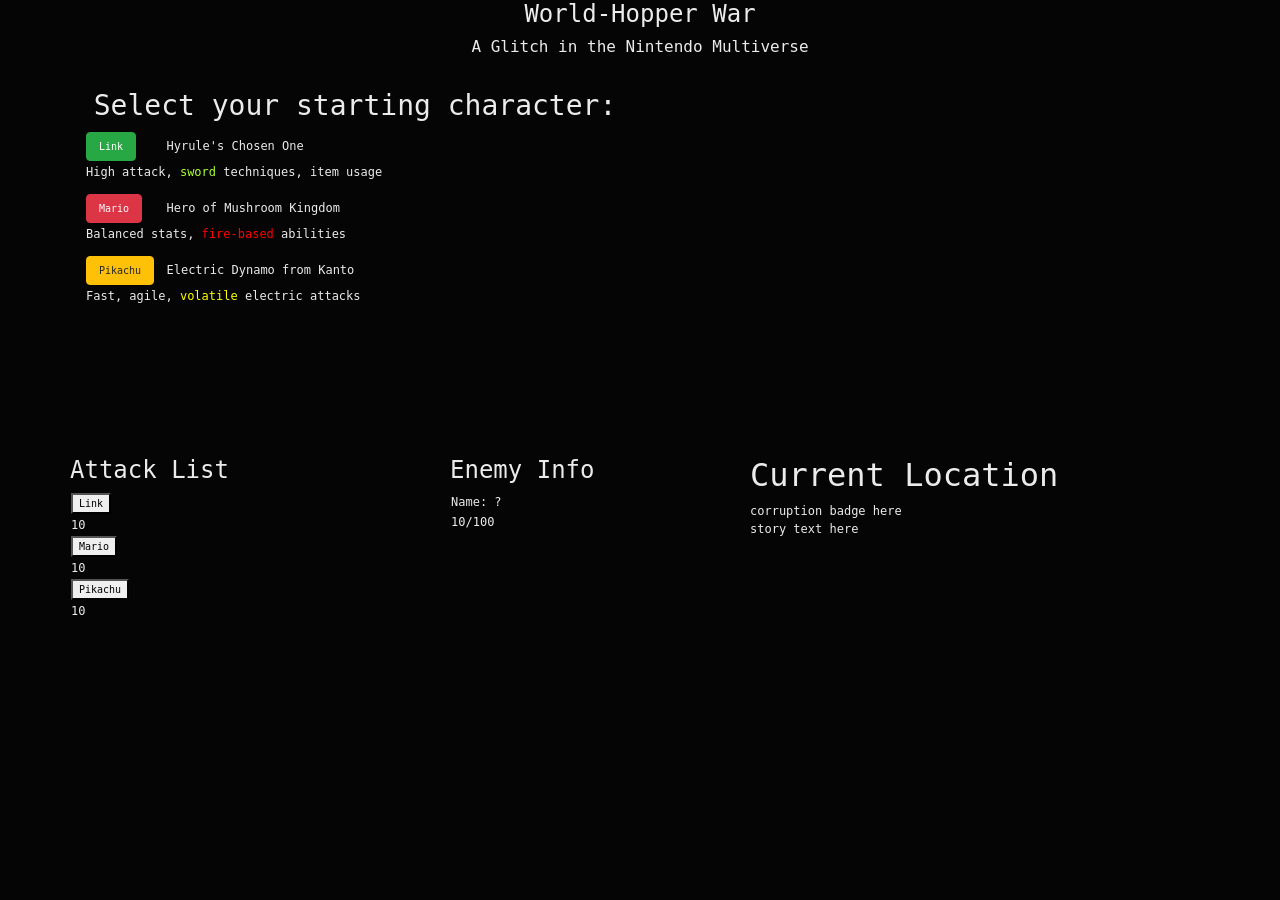
==== index.html @ ee6bd920 "initial commit" ====
<!doctype html>
<html lang="en">
	<head>
		<!-- Optional JavaScript -->
		<!-- jQuery first, then Popper.js, then Bootstrap JS -->
		<script src="https://code.jquery.com/jquery-3.3.1.slim.min.js" integrity="sha384-q8i/X+965DzO0rT7abK41JStQIAqVgRVzpbzo5smXKp4YfRvH+8abtTE1Pi6jizo" crossorigin="anonymous"></script>
		<script src="https://cdn.jsdelivr.net/npm/popper.js@1.14.7/dist/umd/popper.min.js" integrity="sha384-UO2eT0CpHqdSJQ6hJty5KVphtPhzWj9WO1clHTMGa3JDZwrnQq4sF86dIHNDz0W1" crossorigin="anonymous"></script>
		<script src="https://cdn.jsdelivr.net/npm/bootstrap@4.3.1/dist/js/bootstrap.min.js" integrity="sha384-JjSmVgyd0p3pXB1rRibZUAYoIIy6OrQ6VrjIEaFf/nJGzIxFDsf4x0xIM+B07jRM" crossorigin="anonymous"></script>
		<title>World-Hopper War</title>

		<!-- Required meta tags -->
		<meta charset="utf-8">
		<meta name="viewport" content="width=device-width, initial-scale=1, shrink-to-fit=no">
	
		<!-- Bootstrap CSS -->
		<link rel="stylesheet" href="https://cdn.jsdelivr.net/npm/bootstrap@4.3.1/dist/css/bootstrap.min.css" integrity="sha384-ggOyR0iXCbMQv3Xipma34MD+dH/1fQ784/j6cY/iJTQUOhcWr7x9JvoRxT2MZw1T" crossorigin="anonymous">
		<!-- Stylesheet for CSS -->
		<link rel="stylesheet" type="text/css" href="css/interface.css" />
	</head>

	<body>
		<div class="container"> 
			<!-- Main Information Area -->
			<!-- Top Row -->
			<div class="row text-center">
				<div class="col-sm-12">
					<h4>World-Hopper War</h4>
					<h6>A Glitch in the Nintendo Multiverse</h6>
					<hr />
				</div>
			</div>

			<!-- Start of Menu Bar Row -->
			 <!-- <div class="row text-center">
				<div hidden id="tabBar" class="w3-bar w3-black">
					<button class="w3-bar-item w3-button" onclick="openPage('Party Info')">Party Info</button>
					<button class="w3-bar-item w3-button" onclick="openPage('Region Info')">Region Info</button>
					<button class="w3-bar-item w3-button" onclick="openPage('Quest Log')">Quest Log</button>
				</div>
			</div>
			<div hidden class="row text-center" id="openedPage">
				<div id="Party Info" class="page">
					<h2>Party Info</h2>
					<p>List party info here.</p>
				</div>

				<div id="Region Info" class="page" style="display:none">
					<h2>Region Info</h2>
					<p>Paris is the capital of France.</p>
				</div>
				<div id="Quest Log" class="page" style="display:none">
					<h2>Quest Log</h2>
					<p>Tokyo is the capital of Japan.</p>
				</div>
			</div> -->
			<!-- End of Menu Bar -->

			<!-- Select Starting Character Section -->
			<div class="row text-center" id="characterSelectHeader">
				<div class="col-sm-6">
					<h3>Select your starting character:</h3>
				</div>
			</div>
			<div class="row" id="characterSelectButtons">
				<div class="col-sm-12">
					<table>
						<tr>
							<td><button type="button" class="btn btn-success btn-partyLeaderSelect" onclick="selectPartyLeader('1')">Link</button></td>
							<td>Hyrule's Chosen One</td>
						</tr>
						<tr>
							<td class="spaceUnder" colspan="2">High attack, <span class="greenText">sword</span> techniques, item usage</td>
						</tr>
						<tr>
							<td><button type="button" class="btn btn-danger btn-partyLeaderSelect"  onclick="selectPartyLeader('2')">Mario</button></td>
							<td>Hero of Mushroom Kingdom</td>
						</tr>
						<tr>
							<td class="spaceUnder" colspan="2">Balanced stats, <span class="redText">fire-based</span> abilities</td>
						</tr>
						<tr>
							<td><button type="button" class="btn btn-warning btn-partyLeaderSelect" onclick="selectPartyLeader('3')">Pikachu</button></td>
							<td>Electric Dynamo from Kanto</td>
						</tr>
						<tr>
							<td colspan="2">Fast, agile, <span class="yellowText">volatile</span> electric attacks</td>
						</tr>
					</table>
				</div>
			</div>
			<!-- End of Select Starting Character Section -->
			
			<div class="row row-height">
				<!-- Character Name and Vitals Section -->
				 <div class="col-sm-3">
					<table hidden id="characterInfo">
						<tr>
							<td id="activeCharacter">a</td>
						</tr>
						<tr>
							<td>HP: <span id="characterCurrentHP">18</span>/<span id="characterMaxHP">52</span></td>
						</tr>
						<tr>
							<td>MP: <span id="characterCurrentMP">12</span>/<span id="characterMaxMP">12</span></td>
						</tr>
						<tr>
							<td>Region: <span id="currentRegion">Hyrule</span></td>
						</tr>
						<tr>
							<td>Distortion Level: <span id="currentRegionDistortionLevel">68</span>%</td>
						</tr>
						<tr>
							<td>Corruption Detected: <span id="currentRegionCorruptionDetected">Yes</span></td>
						</tr>
					</table>
					<hr />
				 </div>
				 <!-- Action Buttons -->
				 <div class="col-sm-2">
					<table hidden id="actionButtons">
						<tr>
							<td><button id="btnContinue" type="button" class="actionBtns btn btn-light" disabled onclick="startTimer()">Continue</button></td>
						</tr>
						<tr>
							<td><button id="btnFight" type="button" class="actionBtns btn btn-danger" disabled onclick="fightEnemy()">Fight</button></td>
						</tr>
						<tr>
							<td><button id="btnFlee" type="button" class="actionBtns btn btn-info" disabled onclick="fleeEnemy()">Flee</button></td>
						</tr>
						<tr>
							<td><button id="btnExplore" type="button" class="actionBtns btn btn-success" disabled onclick="startTimer()">Explore</button></td>
						</tr>
					</table>
					<hr />
				 </div>
				<!-- gameText Section -->
				<div class="col-sm scrollable">
					<p id="gameText"></p>
				</div>
			</div>
			<!-- Bottom Row -->
			<div class="row row-height">
				<!-- First Column -->
				<div id="battleTab" class="col-sm-4">
					<div class="row text-center">
						<h4>Attack List</h4>
					</div>
					<div class="row">
						<table>
							<tr>
								<td><button class="attackMoveBtns" id="attackZero" onclick="performAttack(0)">Link</button></td>
							</tr>
							<tr>
								<td><span id="attackZeroDescription">10</span></tr>
							</tr>
							<tr>
								<td><button class="attackMoveBtns" id="attackOne" onclick="performAttack(1)">Mario</button></td>
							</tr>
							<tr>
								<td><span id="attackOneDescription">10</span></tr>
							</tr>
							<tr>
								<td><button class="attackMoveBtns" id="attackTwo" onclick="performAttack(2)">Pikachu</button></td>
							</tr>
							<tr>
								<td><span id="attackTwoDescription">10</span></tr>
							</tr>
						</table>
					</div>
				</div>

				<!-- Second Column -->
				<div class="col-sm-3">
					<div class="row text-center">
						<h4>Enemy Info</h4>
					</div>
					<div class="row">
						<table>
							<tr>
								<td>Name: <span id="enemyName">?</span></td>
							</tr>
							<tr>
								<td><span id="enemyCurrentHP">10</span>/<span id="enemyMaxHP">100</span></tr>
							</tr>
						</table>
					</div>
				</div>

				<!-- Third Column -->
				<div class="col-sm-5">
					<div class="game-container">
						<div class="story-context">
							<div class="location-header">
								<h2 class="current-location">Current Location</h2>
								<span class="corruption-badge">corruption badge here</span>
							</div>
							<div class="story-text">story text here</div>
						</div>
						
						<div class="choices-container">
							<!-- Buttons will be dynamically generated here -->
						</div>
					</div>
				</div>

				<!-- Fourth Column -->
				<!-- <div class="col-sm">
					<h4 id="empire3Name">Column 4</h4>
				</div>
				<div class="row">
					
				</div> -->
			</div>
		</div>

		<body onload="gameStart()"></body>

		<script type="text/javascript" src="js/achievements.js"></script>
		<script type="text/javascript" src="js/region.js"></script>
		<script type="text/javascript" src="js/attacks.js"></script>
		<script type="text/javascript" src="js/person.js"></script>
		<script type="text/javascript" src="js/party.js"></script>
		<script type="text/javascript" src="js/world.js"></script>
		<script type="text/javascript" src="js/characterCreator.js"></script>
		<script type="text/javascript" src="js/battle.js"></script>
		<script type="text/javascript" src="js/main.js"></script>
	</body>
</html>
---- css/interface.css ----
body {
    background-color: #050505;
    color: rgb(235, 235, 235);
    font-size: small;
    font-weight: 200px;
    font-family: monospace;
}

.actionBtns {
    width: 70px;
}

.resourceButton, .buildingButton {  
    width: 120px;
}

#buyHut {
    width: 90px;
}

.scrollable {
    height: 100%;
    overflow-y: scroll;
}

.row-height{
    height: 150px;
    padding-bottom: 3px;
}

#gameText {
    font-size: x-small;
}

button {
    font-size: x-small;
}

.btn {
    font-size: x-small;
}

h4, h6 {
    text-align: center;

}

.yellowText {
    color: yellow;
}

.redText {
    color: red;
}

.greenText {
    color: greenyellow;
}

.spaceUnder {
    padding-bottom: 1em;
}
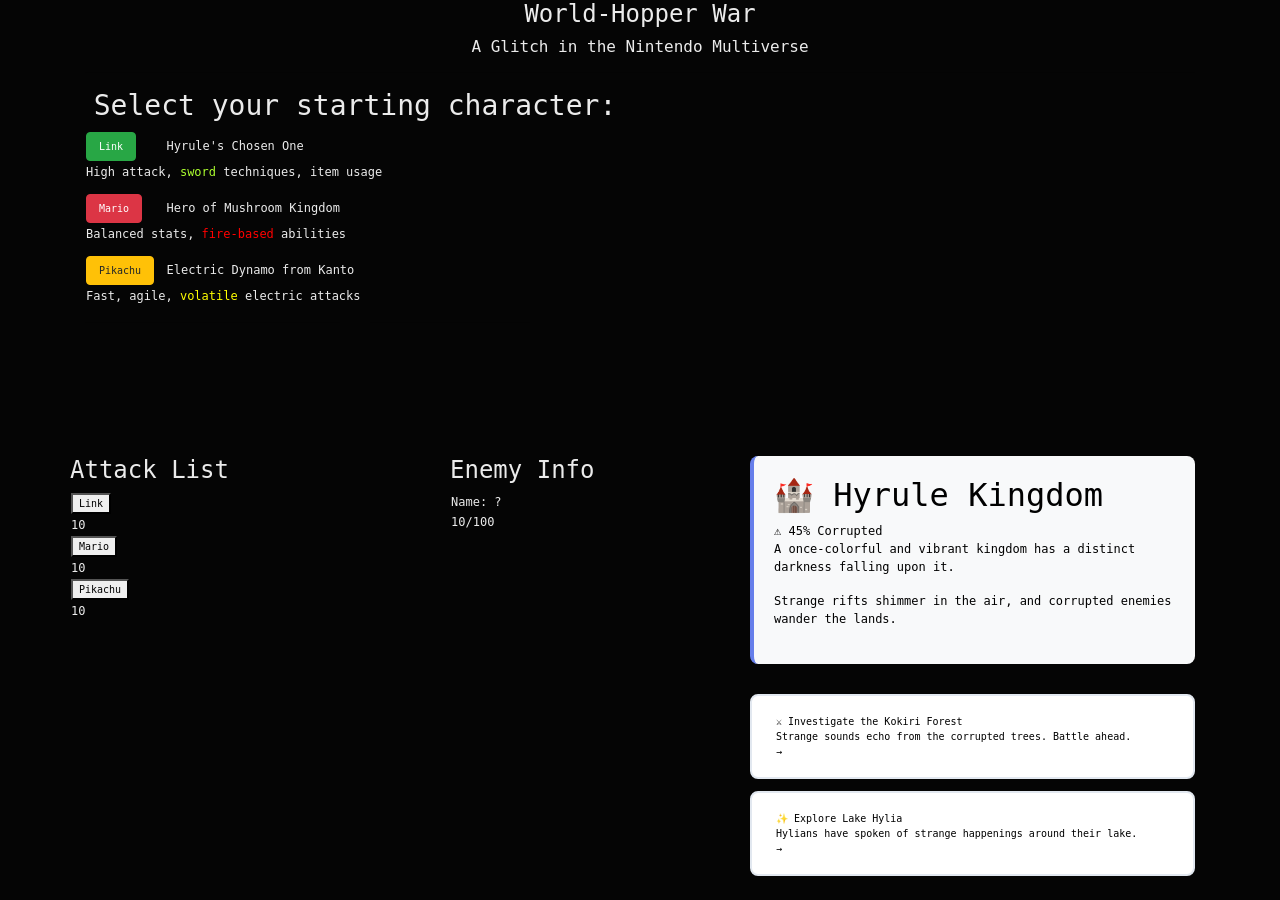
==== commit ad92438d: "added locations and initial card setup" ====
--- a/index.html
+++ b/index.html
@@ -223,6 +223,7 @@
 		<script type="text/javascript" src="js/world.js"></script>
 		<script type="text/javascript" src="js/characterCreator.js"></script>
 		<script type="text/javascript" src="js/battle.js"></script>
+		<script type="text/javascript" src="js/locations.js"></script>
 		<script type="text/javascript" src="js/main.js"></script>
 	</body>
 </html>
--- a/css/interface.css
+++ b/css/interface.css
@@ -59,4 +59,42 @@
 
 .spaceUnder {
     padding-bottom: 1em;
+}
+
+.story-context {
+  background: #f8f9fa;
+  color: black;
+  padding: 20px;
+  border-radius: 8px;
+  margin-bottom: 30px;
+  border-left: 4px solid #667eea;
+}
+
+.choice-btn {
+  padding: 18px 24px;
+  border: 2px solid #e2e8f0;
+  border-radius: 8px;
+  background: white;
+  cursor: pointer;
+  text-align: left;
+  transition: all 0.2s;
+  position: relative;
+  margin-bottom: 12px;
+  width: 100%;
+}
+
+.choice-btn:hover {
+  border-color: #667eea;
+  background: #f7fafc;
+  transform: translateX(5px);
+}
+
+.choice-btn.danger {
+  border-color: #feb2b2;
+  background: #fff5f5;
+}
+
+.choice-btn.special {
+  border-color: #fbd38d;
+  background: #fffaf0;
 }
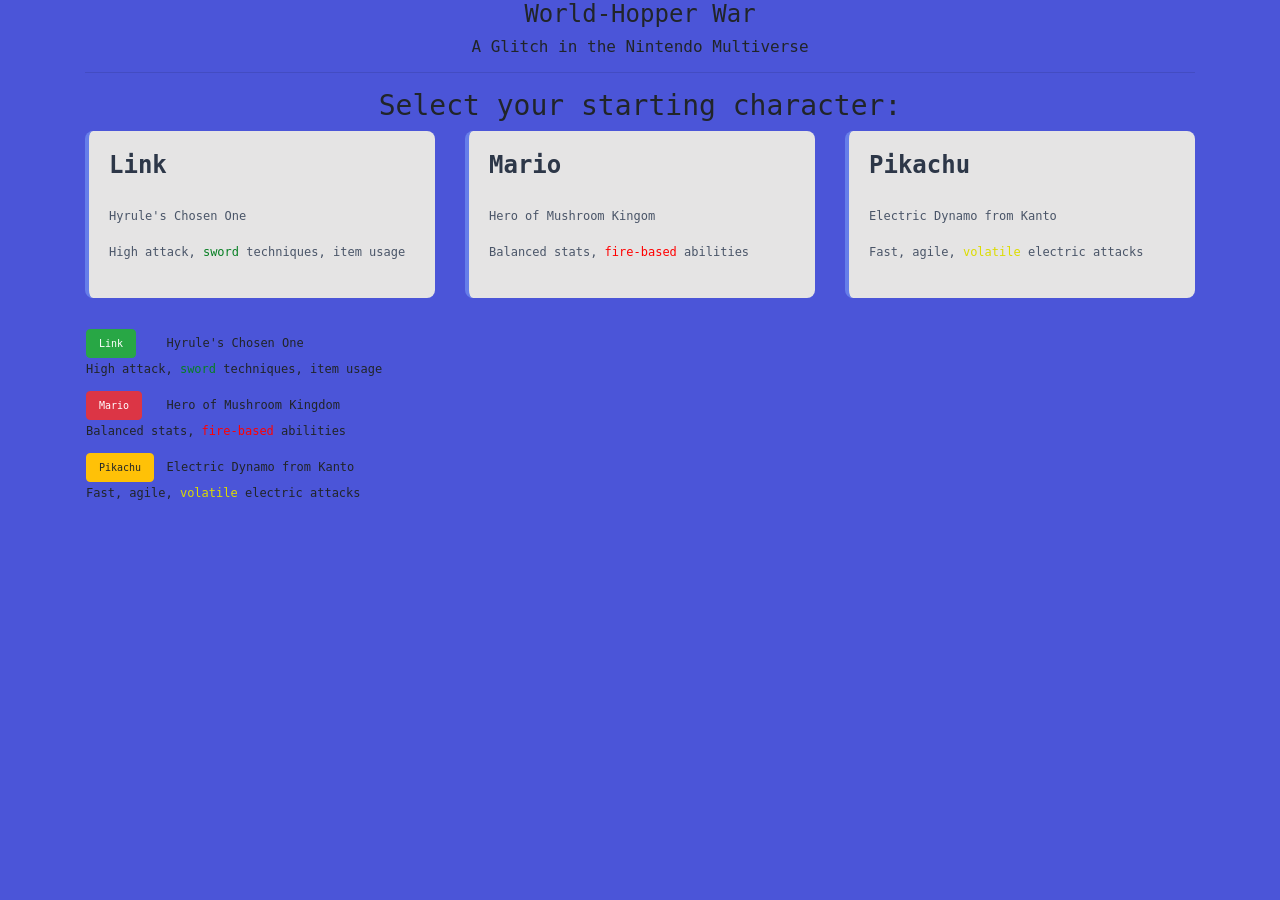
==== commit 651b9105: "Restarting html and js" ====
--- a/index.html
+++ b/index.html
@@ -30,39 +30,48 @@
 				</div>
 			</div>
 
-			<!-- Start of Menu Bar Row -->
-			 <!-- <div class="row text-center">
-				<div hidden id="tabBar" class="w3-bar w3-black">
-					<button class="w3-bar-item w3-button" onclick="openPage('Party Info')">Party Info</button>
-					<button class="w3-bar-item w3-button" onclick="openPage('Region Info')">Region Info</button>
-					<button class="w3-bar-item w3-button" onclick="openPage('Quest Log')">Quest Log</button>
-				</div>
-			</div>
-			<div hidden class="row text-center" id="openedPage">
-				<div id="Party Info" class="page">
-					<h2>Party Info</h2>
-					<p>List party info here.</p>
-				</div>
-
-				<div id="Region Info" class="page" style="display:none">
-					<h2>Region Info</h2>
-					<p>Paris is the capital of France.</p>
-				</div>
-				<div id="Quest Log" class="page" style="display:none">
-					<h2>Quest Log</h2>
-					<p>Tokyo is the capital of Japan.</p>
-				</div>
-			</div> -->
-			<!-- End of Menu Bar -->
-
 			<!-- Select Starting Character Section -->
 			<div class="row text-center" id="characterSelectHeader">
-				<div class="col-sm-6">
+				<div class="col-sm-12">
 					<h3>Select your starting character:</h3>
 				</div>
 			</div>
-			<div class="row" id="characterSelectButtons">
-				<div class="col-sm-12">
+			<div class="row" class="game-container" id="characterSelectButtons">
+				<div class="col-sm-4">
+                    <div class="character-context">
+                        <div class="location-header">
+                            <h2 class="character-header">Link</h2>
+                        </div>
+                        <div class="character-text">
+                            <p>Hyrule's Chosen One</p>
+                            <p>High attack, <span class="greenText">sword</span> techniques, item usage</p>
+                        </div>
+                    </div>
+                </div>
+                <div class="col-sm-4">
+                    <div class="character-context">
+                        <div class="location-header">
+                            <h6 class="character-header">Mario</h6>
+                        </div>
+                        <div class="character-text">
+                            <p>Hero of Mushroom Kingom</p>
+                            <p>Balanced stats, <span class="redText">fire-based</span> abilities</p>
+                        </div>
+                    </div>
+                </div>
+                <div class="col-sm-4">
+                    <div class="character-context">
+                        <div class="location-header">
+                            <h6 class="character-header">Pikachu</h6>
+                        </div>
+                        <div class="character-text">
+                            <p>Electric Dynamo from Kanto</p>
+                            <p>Fast, agile, <span class="yellowText">volatile</span> electric attacks</p>
+                        </div>
+                    </div>
+                </div>
+                
+                <div class="col-sm-12">
 					<table>
 						<tr>
 							<td><button type="button" class="btn btn-success btn-partyLeaderSelect" onclick="selectPartyLeader('1')">Link</button></td>
@@ -90,105 +99,9 @@
 			</div>
 			<!-- End of Select Starting Character Section -->
 			
-			<div class="row row-height">
-				<!-- Character Name and Vitals Section -->
-				 <div class="col-sm-3">
-					<table hidden id="characterInfo">
-						<tr>
-							<td id="activeCharacter">a</td>
-						</tr>
-						<tr>
-							<td>HP: <span id="characterCurrentHP">18</span>/<span id="characterMaxHP">52</span></td>
-						</tr>
-						<tr>
-							<td>MP: <span id="characterCurrentMP">12</span>/<span id="characterMaxMP">12</span></td>
-						</tr>
-						<tr>
-							<td>Region: <span id="currentRegion">Hyrule</span></td>
-						</tr>
-						<tr>
-							<td>Distortion Level: <span id="currentRegionDistortionLevel">68</span>%</td>
-						</tr>
-						<tr>
-							<td>Corruption Detected: <span id="currentRegionCorruptionDetected">Yes</span></td>
-						</tr>
-					</table>
-					<hr />
-				 </div>
-				 <!-- Action Buttons -->
-				 <div class="col-sm-2">
-					<table hidden id="actionButtons">
-						<tr>
-							<td><button id="btnContinue" type="button" class="actionBtns btn btn-light" disabled onclick="startTimer()">Continue</button></td>
-						</tr>
-						<tr>
-							<td><button id="btnFight" type="button" class="actionBtns btn btn-danger" disabled onclick="fightEnemy()">Fight</button></td>
-						</tr>
-						<tr>
-							<td><button id="btnFlee" type="button" class="actionBtns btn btn-info" disabled onclick="fleeEnemy()">Flee</button></td>
-						</tr>
-						<tr>
-							<td><button id="btnExplore" type="button" class="actionBtns btn btn-success" disabled onclick="startTimer()">Explore</button></td>
-						</tr>
-					</table>
-					<hr />
-				 </div>
-				<!-- gameText Section -->
-				<div class="col-sm scrollable">
-					<p id="gameText"></p>
-				</div>
-			</div>
-			<!-- Bottom Row -->
-			<div class="row row-height">
-				<!-- First Column -->
-				<div id="battleTab" class="col-sm-4">
-					<div class="row text-center">
-						<h4>Attack List</h4>
-					</div>
-					<div class="row">
-						<table>
-							<tr>
-								<td><button class="attackMoveBtns" id="attackZero" onclick="performAttack(0)">Link</button></td>
-							</tr>
-							<tr>
-								<td><span id="attackZeroDescription">10</span></tr>
-							</tr>
-							<tr>
-								<td><button class="attackMoveBtns" id="attackOne" onclick="performAttack(1)">Mario</button></td>
-							</tr>
-							<tr>
-								<td><span id="attackOneDescription">10</span></tr>
-							</tr>
-							<tr>
-								<td><button class="attackMoveBtns" id="attackTwo" onclick="performAttack(2)">Pikachu</button></td>
-							</tr>
-							<tr>
-								<td><span id="attackTwoDescription">10</span></tr>
-							</tr>
-						</table>
-					</div>
-				</div>
-
-				<!-- Second Column -->
-				<div class="col-sm-3">
-					<div class="row text-center">
-						<h4>Enemy Info</h4>
-					</div>
-					<div class="row">
-						<table>
-							<tr>
-								<td>Name: <span id="enemyName">?</span></td>
-							</tr>
-							<tr>
-								<td><span id="enemyCurrentHP">10</span>/<span id="enemyMaxHP">100</span></tr>
-							</tr>
-						</table>
-					</div>
-				</div>
-
-				<!-- Third Column -->
-				<div class="col-sm-5">
-					<div class="game-container">
+			<div class="row">
+				<div class="col-sm-12">
+					<div hidden class="game-container" id="cardContainer">
 						<div class="story-context">
 							<div class="location-header">
 								<h2 class="current-location">Current Location</h2>
@@ -202,17 +115,10 @@
 						</div>
 					</div>
 				</div>
-
-				<!-- Fourth Column -->
-				<!-- <div class="col-sm">
-					<h4 id="empire3Name">Column 4</h4>
-				</div>
-				<div class="row">
-					
-				</div> -->
 			</div>
 		</div>
 
+        <!--
 		<body onload="gameStart()"></body>
 
 		<script type="text/javascript" src="js/achievements.js"></script>
@@ -224,6 +130,8 @@
 		<script type="text/javascript" src="js/characterCreator.js"></script>
 		<script type="text/javascript" src="js/battle.js"></script>
 		<script type="text/javascript" src="js/locations.js"></script>
-		<script type="text/javascript" src="js/main.js"></script>
+		<script type="text/javascript" src="js/main.js"></script> -->
+        <script type="text/javascript" src="js/locations.js"></script>
+        <script type="text/javascript" src="js/gameEngine.js"></script>
 	</body>
 </html>
--- a/css/interface.css
+++ b/css/interface.css
@@ -1,9 +1,13 @@
 body {
-    background-color: #050505;
-    color: rgb(235, 235, 235);
+    background-color: hsl(236, 64%, 57%);
+    /*color: rgb(235, 235, 235);*/
     font-size: small;
     font-weight: 200px;
     font-family: monospace;
+}
+
+.game-container {
+    background-color: white;
 }
 
 .actionBtns {
@@ -46,7 +50,7 @@
 }
 
 .yellowText {
-    color: yellow;
+    color: rgb(220, 220, 0);
 }
 
 .redText {
@@ -54,47 +58,128 @@
 }
 
 .greenText {
-    color: greenyellow;
+    color: rgb(7, 127, 35);
 }
 
 .spaceUnder {
     padding-bottom: 1em;
 }
 
+
+.text-menu {
+    max-width: 700px;
+    margin: 0 auto;
+}
+
 .story-context {
-  background: #f8f9fa;
-  color: black;
-  padding: 20px;
-  border-radius: 8px;
-  margin-bottom: 30px;
-  border-left: 4px solid #667eea;
+    background: #f8f9fa;
+    padding: 20px;
+    border-radius: 8px;
+    margin-bottom: 30px;
+    border-left: 4px solid #667eea;
+}
+
+.character-context {
+    background-color: #e5e4e4;
+    padding: 20px;
+    border-radius: 8px;
+    margin-bottom: 30px;
+    border-left: 4px solid #667eea;
+}
+
+.location-header {
+    display: flex;
+    justify-content: space-between;
+    align-items: center;
+    margin-bottom: 20px;
+}
+
+.current-location, .character-header {
+    font-size: 24px;
+    font-weight: bold;
+    color: #2d3748;
+}
+
+.corruption-badge {
+    background: #e53e3e;
+    color: white;
+    padding: 6px 12px;
+    border-radius: 20px;
+    font-size: 14px;
+    font-weight: 600;
+}
+
+.story-text, .character-text {
+    color: #4a5568;
+    line-height: 1.6;
+    margin-bottom: 15px;
+}
+
+.choices-container {
+    display: flex;
+    flex-direction: column;
+    gap: 12px;
 }
 
 .choice-btn {
-  padding: 18px 24px;
-  border: 2px solid #e2e8f0;
-  border-radius: 8px;
-  background: white;
-  cursor: pointer;
-  text-align: left;
-  transition: all 0.2s;
-  position: relative;
-  margin-bottom: 12px;
-  width: 100%;
+    padding: 18px 24px;
+    border: 2px solid #e2e8f0;
+    border-radius: 8px;
+    background: white;
+    cursor: pointer;
+    text-align: left;
+    transition: all 0.2s;
+    position: relative;
+    overflow: hidden;
 }
 
 .choice-btn:hover {
-  border-color: #667eea;
-  background: #f7fafc;
-  transform: translateX(5px);
+    border-color: #667eea;
+    background: #f7fafc;
+    transform: translateX(5px);
+}
+
+.choice-btn:active {
+    transform: translateX(5px) scale(0.98);
+}
+
+.choice-title {
+    font-weight: 600;
+    font-size: 16px;
+    color: #2d3748;
+    margin-bottom: 4px;
+}
+
+.choice-description {
+    font-size: 14px;
+    color: #718096;
+}
+
+.choice-icon {
+    position: absolute;
+    right: 20px;
+    top: 50%;
+    transform: translateY(-50%);
+    font-size: 24px;
+    opacity: 0.3;
 }
 
 .choice-btn.danger {
-  border-color: #feb2b2;
-  background: #fff5f5;
+    border-color: #feb2b2;
+    background: #fff5f5;
+}
+
+.choice-btn.danger:hover {
+    border-color: #fc8181;
+    background: #fed7d7;
 }
 
 .choice-btn.special {
-  border-color: #fbd38d;
-  background: #fffaf0;
+    border-color: #fbd38d;
+    background: #fffaf0;
+}
+
+.choice-btn.special:hover {
+    border-color: #f6ad55;
+    background: #feebc8;
 }
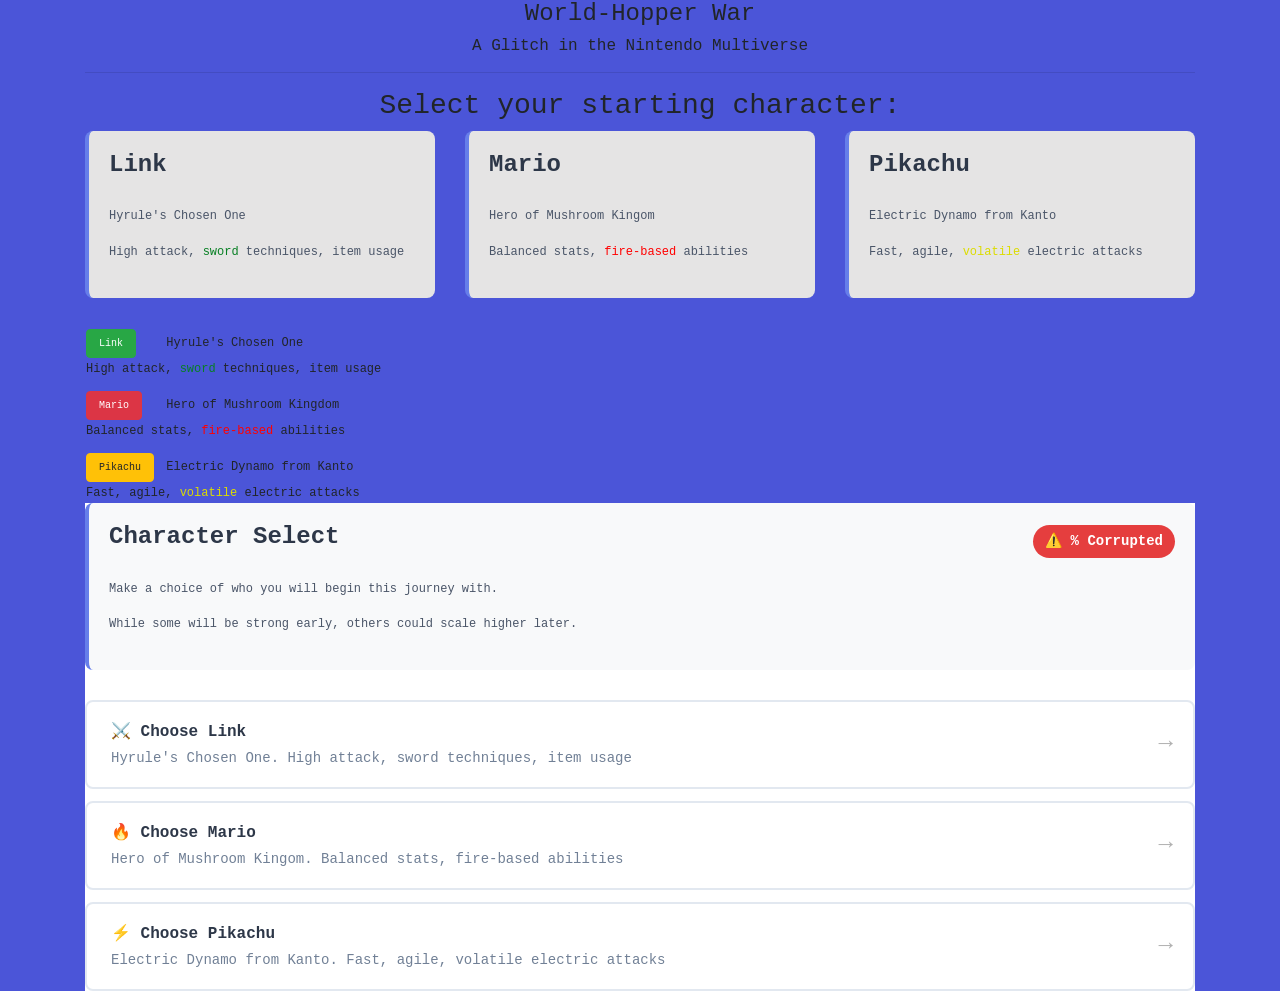
==== commit bec4da1f: "making characterSelect another location choice for uniformity" ====
--- a/index.html
+++ b/index.html
@@ -101,7 +101,7 @@
 			
 			<div class="row">
 				<div class="col-sm-12">
-					<div hidden class="game-container" id="cardContainer">
+					<div class="game-container" id="cardContainer">
 						<div class="story-context">
 							<div class="location-header">
 								<h2 class="current-location">Current Location</h2>
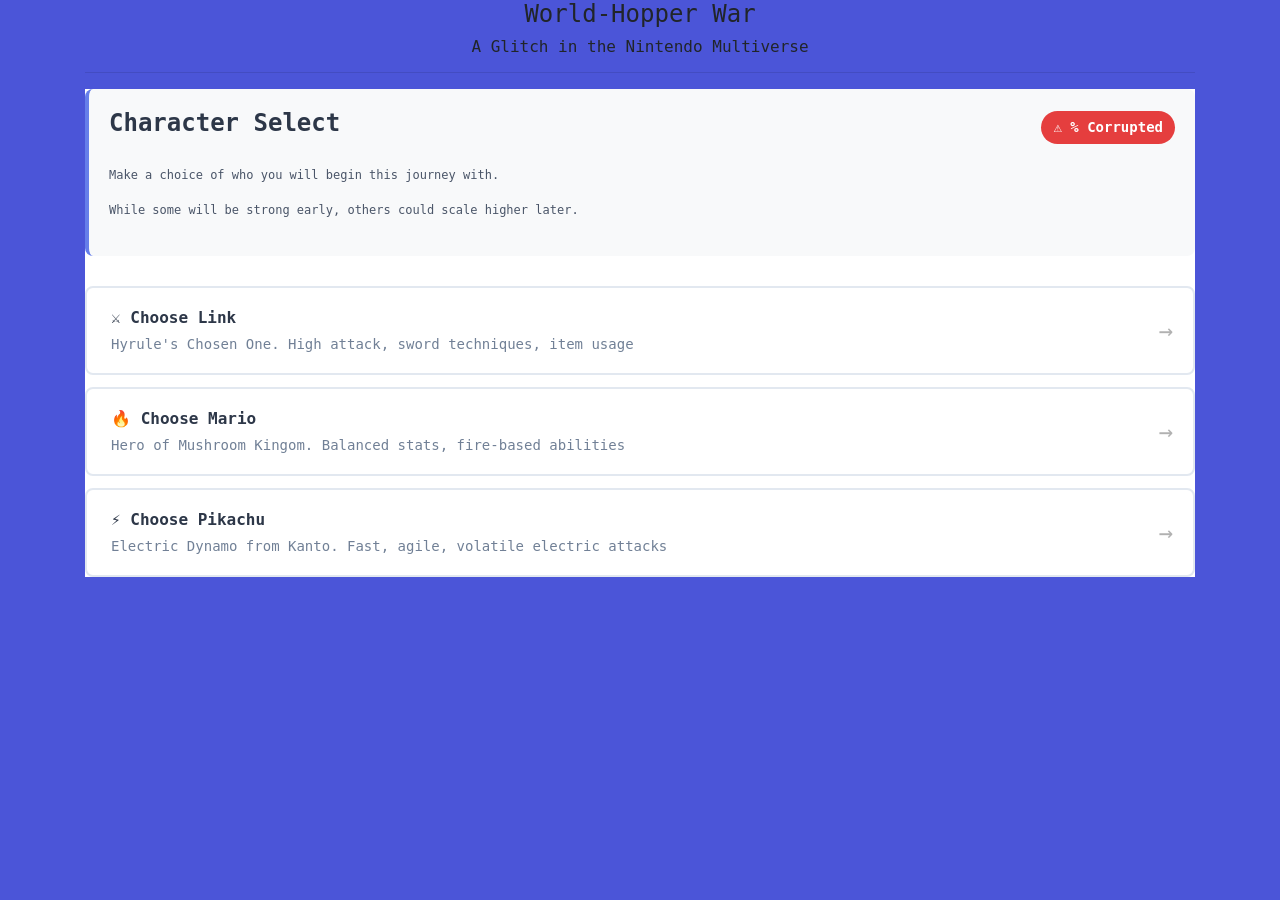
==== commit 33f7bc85: "added currentMP and currentHP" ====
--- a/index.html
+++ b/index.html
@@ -29,75 +29,6 @@
 					<hr />
 				</div>
 			</div>
-
-			<!-- Select Starting Character Section -->
-			<div class="row text-center" id="characterSelectHeader">
-				<div class="col-sm-12">
-					<h3>Select your starting character:</h3>
-				</div>
-			</div>
-			<div class="row" class="game-container" id="characterSelectButtons">
-				<div class="col-sm-4">
-                    <div class="character-context">
-                        <div class="location-header">
-                            <h2 class="character-header">Link</h2>
-                        </div>
-                        <div class="character-text">
-                            <p>Hyrule's Chosen One</p>
-                            <p>High attack, <span class="greenText">sword</span> techniques, item usage</p>
-                        </div>
-                    </div>
-                </div>
-                <div class="col-sm-4">
-                    <div class="character-context">
-                        <div class="location-header">
-                            <h6 class="character-header">Mario</h6>
-                        </div>
-                        <div class="character-text">
-                            <p>Hero of Mushroom Kingom</p>
-                            <p>Balanced stats, <span class="redText">fire-based</span> abilities</p>
-                        </div>
-                    </div>
-                </div>
-                <div class="col-sm-4">
-                    <div class="character-context">
-                        <div class="location-header">
-                            <h6 class="character-header">Pikachu</h6>
-                        </div>
-                        <div class="character-text">
-                            <p>Electric Dynamo from Kanto</p>
-                            <p>Fast, agile, <span class="yellowText">volatile</span> electric attacks</p>
-                        </div>
-                    </div>
-                </div>
-                
-                <div class="col-sm-12">
-					<table>
-						<tr>
-							<td><button type="button" class="btn btn-success btn-partyLeaderSelect" onclick="selectPartyLeader('1')">Link</button></td>
-							<td>Hyrule's Chosen One</td>
-						</tr>
-						<tr>
-							<td class="spaceUnder" colspan="2">High attack, <span class="greenText">sword</span> techniques, item usage</td>
-						</tr>
-						<tr>
-							<td><button type="button" class="btn btn-danger btn-partyLeaderSelect"  onclick="selectPartyLeader('2')">Mario</button></td>
-							<td>Hero of Mushroom Kingdom</td>
-						</tr>
-						<tr>
-							<td class="spaceUnder" colspan="2">Balanced stats, <span class="redText">fire-based</span> abilities</td>
-						</tr>
-						<tr>
-							<td><button type="button" class="btn btn-warning btn-partyLeaderSelect" onclick="selectPartyLeader('3')">Pikachu</button></td>
-							<td>Electric Dynamo from Kanto</td>
-						</tr>
-						<tr>
-							<td colspan="2">Fast, agile, <span class="yellowText">volatile</span> electric attacks</td>
-						</tr>
-					</table>
-				</div>
-			</div>
-			<!-- End of Select Starting Character Section -->
 			
 			<div class="row">
 				<div class="col-sm-12">
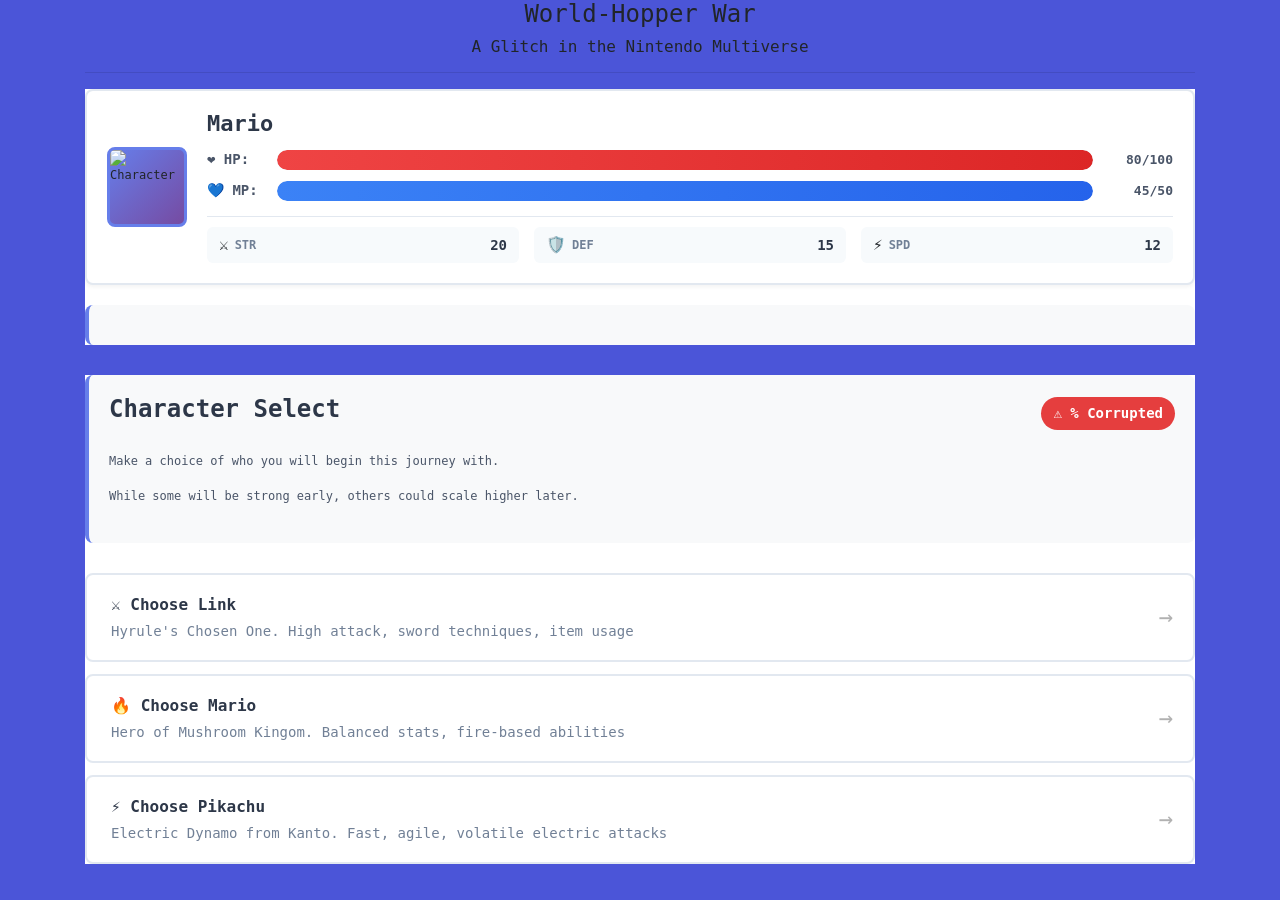
==== commit 9207eea8: "Started adding a character display box." ====
--- a/index.html
+++ b/index.html
@@ -30,6 +30,69 @@
 				</div>
 			</div>
 			
+			<div class="game-container">
+				<!-- NEW: Character Display Box -->
+				<div class="character-display">
+					<div class="character-icon">
+					<img src="path/to/character-icon.png" alt="Character" id="characterIcon">
+					<!-- Or use emoji placeholder: -->
+					<!-- <span class="character-emoji">🦸</span> -->
+					</div>
+					
+					<div class="character-info">
+					<h3 class="character-name" id="characterName">Mario</h3>
+					
+					<div class="character-stats">
+						<div class="stat-row">
+						<div class="stat-item">
+							<span class="stat-label">❤️ HP:</span>
+							<div class="stat-bar-container">
+							<div class="stat-bar hp-bar" id="hpBar"></div>
+							</div>
+							<span class="stat-value" id="hpValue">80/100</span>
+						</div>
+						</div>
+						
+						<div class="stat-row">
+						<div class="stat-item">
+							<span class="stat-label">💙 MP:</span>
+							<div class="stat-bar-container">
+							<div class="stat-bar mp-bar" id="mpBar"></div>
+							</div>
+							<span class="stat-value" id="mpValue">45/50</span>
+						</div>
+						</div>
+						
+						<div class="stat-row attributes">
+						<div class="attribute">
+							<span class="attr-icon">⚔️</span>
+							<span class="attr-label">STR</span>
+							<span class="attr-value" id="strValue">20</span>
+						</div>
+						
+						<div class="attribute">
+							<span class="attr-icon">🛡️</span>
+							<span class="attr-label">DEF</span>
+							<span class="attr-value" id="defValue">15</span>
+						</div>
+						
+						<div class="attribute">
+							<span class="attr-icon">⚡</span>
+							<span class="attr-label">SPD</span>
+							<span class="attr-value" id="spdValue">12</span>
+						</div>
+						</div>
+					</div>
+					</div>
+				</div>
+				
+				<!-- Your existing story-context div comes after -->
+				<div class="story-context">
+					<!-- ... -->
+				</div>
+			</div>
+
+
 			<div class="row">
 				<div class="col-sm-12">
 					<div class="game-container" id="cardContainer">
--- a/css/interface.css
+++ b/css/interface.css
@@ -182,4 +182,155 @@
 .choice-btn.special:hover {
     border-color: #f6ad55;
     background: #feebc8;
+}
+
+.character-display {
+  background: white;
+  border: 2px solid #e2e8f0;
+  border-radius: 8px;
+  padding: 20px;
+  margin-bottom: 20px;
+  display: flex;
+  gap: 20px;
+  align-items: center;
+  box-shadow: 0 2px 4px rgba(0, 0, 0, 0.05);
+}
+
+.character-icon {
+  flex-shrink: 0;
+  width: 80px;
+  height: 80px;
+  border-radius: 8px;
+  border: 3px solid #667eea;
+  background: linear-gradient(135deg, #667eea 0%, #764ba2 100%);
+  display: flex;
+  align-items: center;
+  justify-content: center;
+  overflow: hidden;
+}
+
+.character-icon img {
+  width: 100%;
+  height: 100%;
+  object-fit: cover;
+}
+
+.character-emoji {
+  font-size: 48px;
+}
+
+.character-info {
+  flex: 1;
+}
+
+.character-name {
+  margin: 0 0 12px 0;
+  font-size: 22px;
+  font-weight: 700;
+  color: #2d3748;
+}
+
+.character-stats {
+  display: flex;
+  flex-direction: column;
+  gap: 10px;
+}
+
+.stat-row {
+  display: flex;
+  align-items: center;
+}
+
+.stat-item {
+  display: flex;
+  align-items: center;
+  gap: 10px;
+  flex: 1;
+}
+
+.stat-label {
+  font-size: 14px;
+  font-weight: 600;
+  color: #4a5568;
+  min-width: 60px;
+}
+
+.stat-bar-container {
+  flex: 1;
+  height: 20px;
+  background: #e2e8f0;
+  border-radius: 10px;
+  overflow: hidden;
+  position: relative;
+}
+
+.stat-bar {
+  height: 100%;
+  border-radius: 10px;
+  transition: width 0.3s ease;
+  position: relative;
+}
+
+.hp-bar {
+  background: linear-gradient(90deg, #ef4444, #dc2626);
+}
+
+.mp-bar {
+  background: linear-gradient(90deg, #3b82f6, #2563eb);
+}
+
+.stat-value {
+  font-size: 13px;
+  font-weight: 600;
+  color: #4a5568;
+  min-width: 70px;
+  text-align: right;
+}
+
+.stat-row.attributes {
+  display: flex;
+  gap: 15px;
+  margin-top: 5px;
+  padding-top: 10px;
+  border-top: 1px solid #e2e8f0;
+}
+
+.attribute {
+  display: flex;
+  align-items: center;
+  gap: 6px;
+  background: #f7fafc;
+  padding: 6px 12px;
+  border-radius: 6px;
+  flex: 1;
+}
+
+.attr-icon {
+  font-size: 16px;
+}
+
+.attr-label {
+  font-size: 12px;
+  font-weight: 600;
+  color: #718096;
+  text-transform: uppercase;
+}
+
+.attr-value {
+  font-size: 14px;
+  font-weight: 700;
+  color: #2d3748;
+  margin-left: auto;
+}
+
+/* Responsive adjustments */
+@media (max-width: 600px) {
+  .character-display {
+    flex-direction: column;
+    text-align: center;
+  }
+  
+  .stat-row.attributes {
+    justify-content: center;
+  }
 }
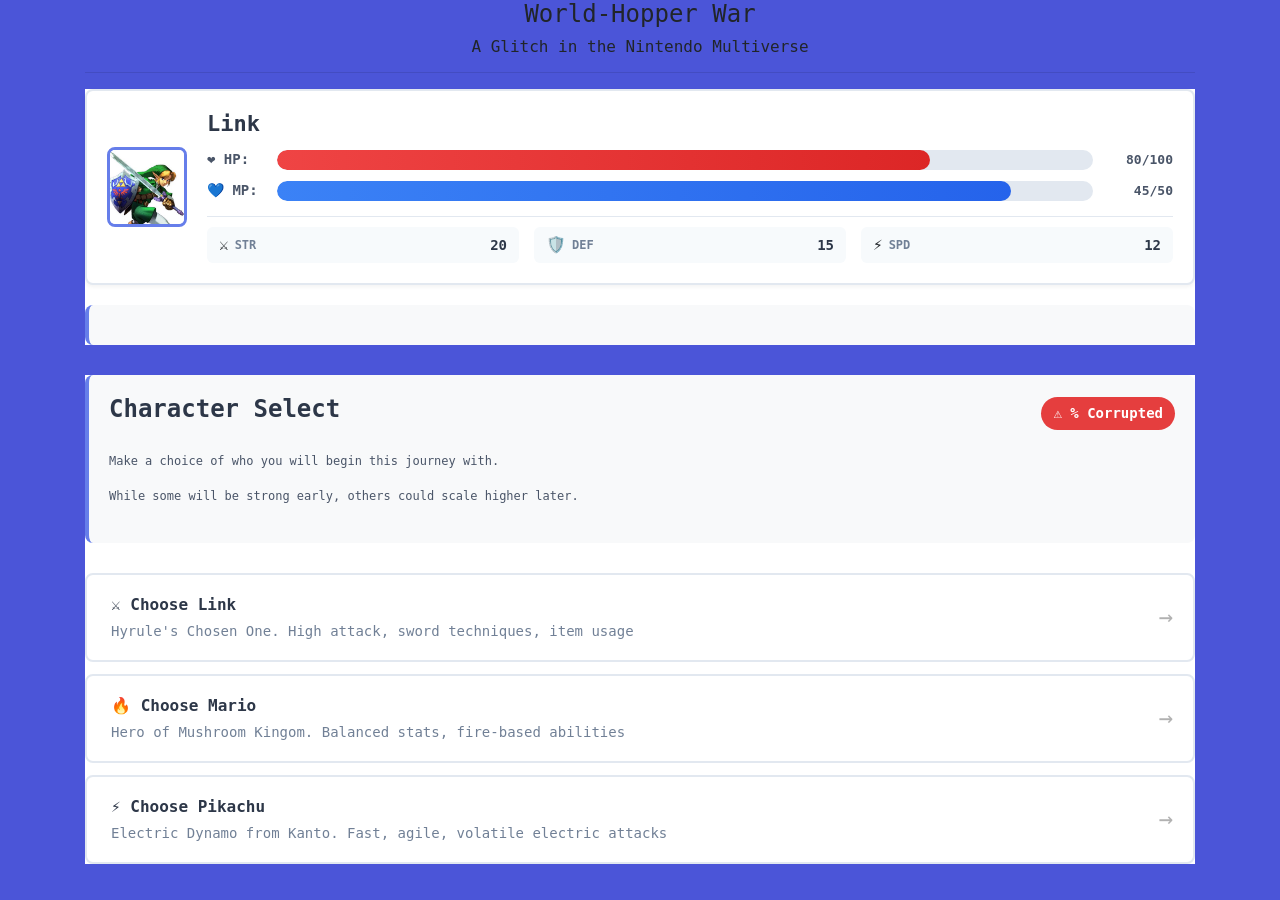
==== commit 03b29cd3: "trying to update character stats based on player selection" ====
--- a/index.html
+++ b/index.html
@@ -34,7 +34,7 @@
 				<!-- NEW: Character Display Box -->
 				<div class="character-display">
 					<div class="character-icon">
-					<img src="path/to/character-icon.png" alt="Character" id="characterIcon">
+					<img src="images/link.jpg" alt="Character" id="characterIcon">
 					<!-- Or use emoji placeholder: -->
 					<!-- <span class="character-emoji">🦸</span> -->
 					</div>
@@ -126,6 +126,7 @@
 		<script type="text/javascript" src="js/locations.js"></script>
 		<script type="text/javascript" src="js/main.js"></script> -->
         <script type="text/javascript" src="js/locations.js"></script>
+        <script type="text/javascript" src="js/heroes.js"></script>
         <script type="text/javascript" src="js/gameEngine.js"></script>
 	</body>
 </html>
